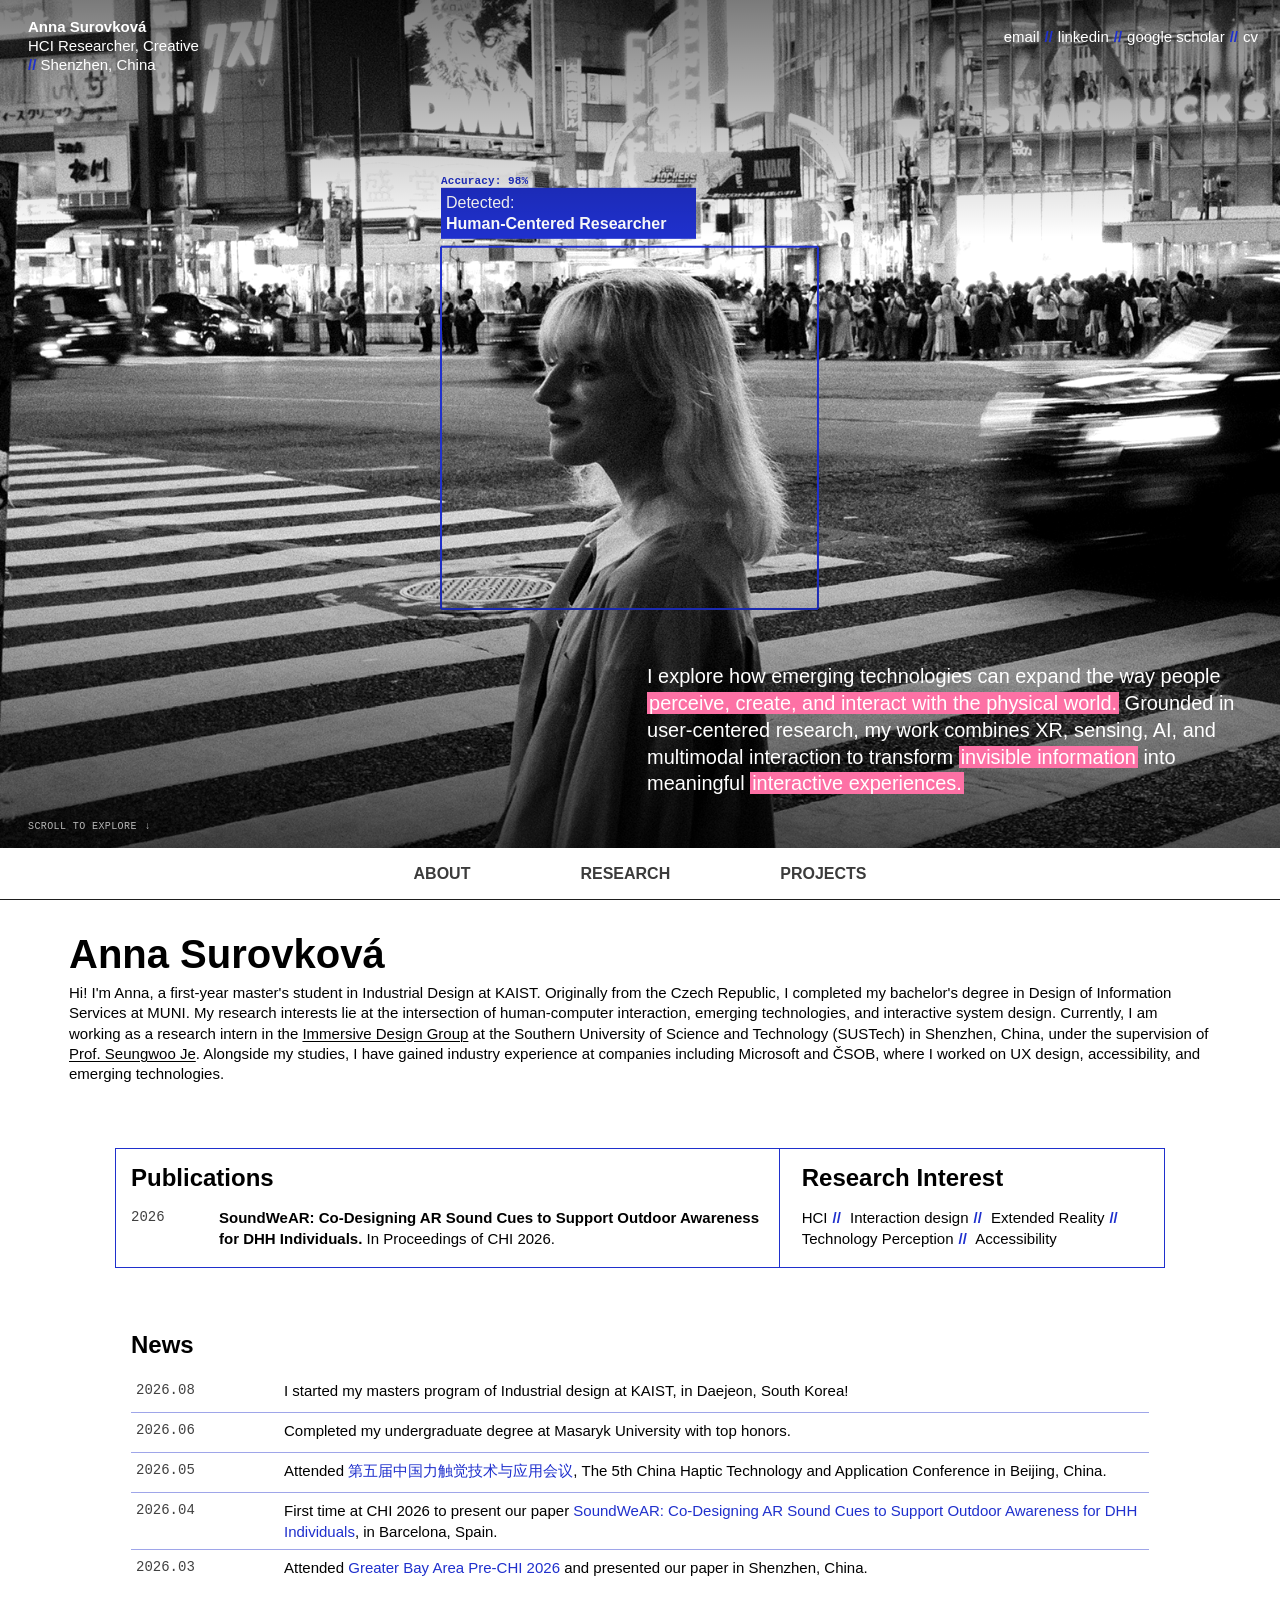
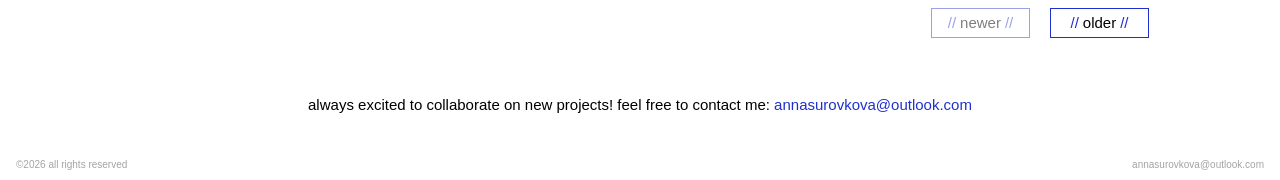
==== index.html @ d48c1009 "Add animated portfolio homepage" ====
<!doctype html>
<html lang="en">
  <head>
    <meta charset="UTF-8" />
    <meta name="viewport" content="width=device-width, initial-scale=1" />
    <meta name="description" content="Anna Surovková — Human-Centered Researcher" />
    <title>Anna Surovková — Human-Centered Researcher</title>
    <link rel="preload" as="image" href="./assets/anna-hero.jpg" />
    <link rel="stylesheet" href="./homepage-hero.css" />
    <script>
      // Progressive enhancement: the readable final state is the CSS default.
      // This temporary class prevents a flash before the decoded image starts the intro.
      (() => {
        try {
          const reduceMotion = matchMedia("(prefers-reduced-motion: reduce)").matches;
          const hasPlayed = sessionStorage.getItem("anna-homepage-hero-v1") === "played";
          if (!reduceMotion && !hasPlayed) {
            document.documentElement.classList.add("hero-intro-pending");
            window.__heroIntroFallback = setTimeout(() => {
              document.documentElement.classList.remove("hero-intro-pending");
            }, 4500);
          }
        } catch (_) {
          // Storage or scripting restrictions leave the completed state visible.
        }
      })();
    </script>
  </head>
  <body>
    <homepage-hero data-session-key="anna-homepage-hero-v1">
      <section class="hero" aria-labelledby="hero-introduction">
        <div class="hero__stage">
          <div class="hero__media-plane">
            <img
              class="hero__photo"
              src="./assets/anna-hero.jpg"
              alt="Anna Surovková standing at a city crossing at night"
              fetchpriority="high"
            />

            <div class="hero__detection" aria-label="Anna detected as a Human-Centered Researcher with 98 percent accuracy">
              <svg class="hero__detection-frame" viewBox="0 0 100 100" preserveAspectRatio="none" aria-hidden="true">
                <path pathLength="1" d="M 0 0 H 50" />
                <path pathLength="1" d="M 0 0 V 50" />
                <path pathLength="1" d="M 100 0 H 50" />
                <path pathLength="1" d="M 100 0 V 50" />
                <path pathLength="1" d="M 0 100 H 50" />
                <path pathLength="1" d="M 0 100 V 50" />
                <path pathLength="1" d="M 100 100 H 50" />
                <path pathLength="1" d="M 100 100 V 50" />
              </svg>

              <p class="hero__accuracy">Accuracy: 98%</p>
              <p class="hero__detected-label">
                <span>Detected:</span>
                <strong>Human-Centered Researcher</strong>
              </p>
            </div>
          </div>

          <div class="hero__scan-track" aria-hidden="true">
            <span class="hero__scan-line"></span>
          </div>

          <header class="hero__header">
            <div class="hero__identity">
              <strong>Anna Surovková</strong>
              <span>HCI Researcher, Creative</span>
              <span><i>//</i> Shenzhen, China</span>
            </div>

            <nav class="hero__links" aria-label="External links">
              <a href="mailto:annasurovkova@outlook.com">email</a>
              <i>//</i>
              <a href="https://www.linkedin.com/in/annasurovkova/" target="_blank" rel="noreferrer">linkedin</a>
              <i>//</i>
              <a
                href="https://scholar.google.com/citations?view_op=list_works&amp;hl=en&amp;user=cHsy_EwAAAAJ"
                target="_blank"
                rel="noreferrer"
              >google scholar</a>
              <i>//</i>
              <span>cv</span>
            </nav>
          </header>

          <p class="hero__intro" id="hero-introduction">
            <span class="hero__intro-line">I explore how emerging technologies can expand the way people</span>
            <span class="hero__intro-line"><mark>perceive, create, and interact with the physical world.</mark> Grounded in</span>
            <span class="hero__intro-line">user-centered research, my work combines XR, sensing, AI, and</span>
            <span class="hero__intro-line">multimodal interaction to transform <mark>invisible information</mark> into</span>
            <span class="hero__intro-line">meaningful <mark>interactive experiences.</mark></span>
          </p>

          <a class="hero__scroll-cue" href="#about">
            <span>Scroll to explore</span>
            <span aria-hidden="true">↓</span>
          </a>
        </div>

        <nav class="hero__primary-nav" aria-label="Page sections">
          <a href="#about">About</a>
          <a href="#research">Research</a>
          <a href="#projects">Projects</a>
        </nav>
      </section>
    </homepage-hero>

    <main class="site-content">
      <section class="about-section" id="about" aria-labelledby="about-title">
        <h1 id="about-title">Anna Surovková</h1>
        <p>
          Hi! I'm Anna, a first-year master's student in Industrial Design at KAIST. Originally from the Czech Republic,
          I completed my bachelor's degree in Design of Information Services at MUNI. My research interests lie at the
          intersection of human-computer interaction, emerging technologies, and interactive system design. Currently,
          I am working as a research intern in the
          <a href="https://www.immersivedesignresearch.com/" target="_blank" rel="noreferrer">Immersive Design Group</a>
          at the Southern University of Science and Technology (SUSTech) in Shenzhen, China, under the supervision of
          <a href="https://www.immersivedesignresearch.com/Seungwoo" target="_blank" rel="noreferrer">Prof. Seungwoo Je</a>.
          Alongside my studies, I have gained industry experience at companies including Microsoft and ČSOB, where I
          worked on UX design, accessibility, and emerging technologies.
        </p>
      </section>

      <section class="research-card" id="research" aria-label="Publications and research interests">
        <div class="research-card__column research-card__publications" id="projects">
          <h2>Publications</h2>
          <article class="publication-item">
            <time datetime="2026">2026</time>
            <p>
              <strong>SoundWeAR: Co-Designing AR Sound Cues to Support Outdoor Awareness for DHH Individuals.</strong>
              In Proceedings of CHI 2026.
            </p>
          </article>
        </div>

        <div class="research-card__column research-card__interests">
          <h2>Research Interest</h2>
          <p>
            <span>HCI</span><i>//</i>
            <span>Interaction design</span><i>//</i>
            <span>Extended Reality</span><i>//</i>
            <span>Technology Perception</span><i>//</i>
            <span>Accessibility</span>
          </p>
        </div>
      </section>

      <section class="news-section" id="news" aria-labelledby="news-title">
        <h2 id="news-title">News</h2>
        <div class="news-list">
          <article class="news-item">
            <time datetime="2026-08">2026.08</time>
            <p>I started my masters program of Industrial design at KAIST, in Daejeon, South Korea!</p>
          </article>
          <article class="news-item">
            <time datetime="2026-06">2026.06</time>
            <p>Completed my undergraduate degree at Masaryk University with top honors.</p>
          </article>
          <article class="news-item">
            <time datetime="2026-05">2026.05</time>
            <p>
              Attended <span class="accent-text">第五届中国力触觉技术与应用会议</span>, The 5th China Haptic Technology
              and Application Conference in Beijing, China.
            </p>
          </article>
          <article class="news-item">
            <time datetime="2026-04">2026.04</time>
            <p>
              First time at CHI 2026 to present our paper
              <span class="accent-text">SoundWeAR: Co-Designing AR Sound Cues to Support Outdoor Awareness for DHH Individuals</span>,
              in Barcelona, Spain.
            </p>
          </article>
          <article class="news-item">
            <time datetime="2026-03">2026.03</time>
            <p>
              Attended <span class="accent-text">Greater Bay Area Pre-CHI 2026</span> and presented our paper in
              Shenzhen, China.
            </p>
          </article>
        </div>

        <nav class="news-pagination" aria-label="News archive navigation">
          <span class="news-pagination__control is-disabled" aria-disabled="true"><i>//</i> newer <i>//</i></span>
          <a class="news-pagination__control" href="#news"><i>//</i> older <i>//</i></a>
        </nav>
      </section>

      <p class="contact-line">
        always excited to collaborate on new projects! feel free to contact me:
        <a href="mailto:annasurovkova@outlook.com">annasurovkova@outlook.com</a>
      </p>
    </main>

    <footer class="site-footer">
      <span>©2026 all rights reserved</span>
      <a href="mailto:annasurovkova@outlook.com">annasurovkova@outlook.com</a>
    </footer>

    <script type="module" src="./homepage-hero.js"></script>
  </body>
</html>
---- homepage-hero.css ----
:root {
  --hero-blue: #1f30cd;
  --hero-pink: #fd71a5;
  --hero-nav-height: 52px;
  --hero-sans: "Helvetica Neue", "Avenir Next", Avenir, Helvetica, Arial, sans-serif;
  --hero-mono: "Roboto Mono", "SFMono-Regular", Consolas, "Liberation Mono", monospace;
  color-scheme: light;
}

* {
  box-sizing: border-box;
}

html {
  scroll-behavior: smooth;
}

body {
  margin: 0;
  background: #fff;
  color: #000;
  font-family: var(--hero-sans);
}

homepage-hero {
  display: block;
  isolation: isolate;
}

.hero {
  display: grid;
  grid-template-rows: minmax(0, 1fr) var(--hero-nav-height);
  min-height: 100svh;
  overflow: hidden;
  background: #fff;
}

.hero__stage {
  position: relative;
  min-height: 0;
  overflow: hidden;
  background: #0a0a0a;
}

.hero__stage::before,
.hero__stage::after {
  position: absolute;
  z-index: 2;
  right: 0;
  left: 0;
  content: "";
  pointer-events: none;
}

.hero__stage::before {
  top: 0;
  height: 28%;
  background: linear-gradient(180deg, rgb(0 0 0 / 52%), transparent);
}

.hero__stage::after {
  bottom: 0;
  height: 37%;
  background: linear-gradient(0deg, rgb(0 0 0 / 64%), transparent);
}

.hero__media-plane {
  position: absolute;
  z-index: 1;
  top: 56.4%;
  left: 0;
  width: 100%;
  height: 124.97vw;
  transform: translateY(-56.4%);
}

.hero__photo {
  display: block;
  width: 100%;
  height: 100%;
  object-fit: fill;
  filter: grayscale(1) contrast(1.04);
  user-select: none;
}

.hero__header {
  position: absolute;
  z-index: 6;
  top: 18px;
  right: 22px;
  left: 28px;
  display: flex;
  align-items: flex-start;
  justify-content: space-between;
  color: #fff;
  font-size: 15px;
  line-height: 1.25;
}

.hero__identity {
  display: flex;
  flex-direction: column;
}

.hero__identity strong {
  font-weight: 800;
}

.hero__identity i,
.hero__links i {
  color: var(--hero-blue);
  font-style: normal;
  font-weight: 800;
}

.hero__links {
  display: flex;
  gap: 5px;
  align-items: center;
  padding-top: 10px;
  white-space: nowrap;
}

.hero__links a,
.hero__links span {
  color: inherit;
  text-decoration: none;
}

.hero__links a:hover,
.hero__links a:focus-visible {
  text-decoration: underline;
  text-underline-offset: 3px;
}

.hero__detection {
  position: absolute;
  z-index: 4;
  top: 41.96%;
  left: 34.45%;
  width: 29.45%;
  height: 22.64%;
  color: #fff;
}

.hero__detection-frame {
  position: absolute;
  inset: 0;
  display: block;
  width: 100%;
  height: 100%;
  overflow: visible;
}

.hero__detection-frame path {
  fill: none;
  stroke: var(--hero-blue);
  stroke-width: 2;
  vector-effect: non-scaling-stroke;
}

.hero__accuracy {
  position: absolute;
  bottom: calc(100% + 60px);
  left: 0;
  margin: 0;
  color: var(--hero-blue);
  font-family: var(--hero-mono);
  font-size: 11px;
  font-weight: 600;
  line-height: 1;
  letter-spacing: 0.01em;
  white-space: nowrap;
}

.hero__accuracy::before {
  position: absolute;
  z-index: -1;
  inset: -4px -7px;
  background: radial-gradient(ellipse at 65% 50%, rgb(245 245 245 / 94%), rgb(235 235 235 / 0) 72%);
  content: "";
}

.hero__detected-label {
  position: absolute;
  bottom: calc(100% + 8px);
  left: 0;
  display: flex;
  flex-direction: column;
  justify-content: center;
  width: 255px;
  min-height: 51px;
  margin: 0;
  padding: 5px;
  background: var(--hero-blue);
  color: #fff;
  font-size: 16px;
  line-height: 1.3;
}

.hero__detected-label strong {
  font-weight: 750;
  white-space: nowrap;
}

.hero__intro {
  position: absolute;
  z-index: 5;
  right: 0;
  bottom: 51px;
  left: 50.55%;
  width: min(633px, 49.45%);
  margin: 0;
  color: #fff;
  font-size: clamp(17px, 1.56vw, 20px);
  font-weight: 500;
  line-height: 1.34;
}

.hero__intro-line {
  display: block;
  width: fit-content;
  max-width: 100%;
}

.hero__intro mark {
  padding: 0 2px;
  background-color: transparent;
  background-image: linear-gradient(var(--hero-pink), var(--hero-pink));
  background-repeat: no-repeat;
  background-position: 0 50%;
  background-size: 100% 1.12em;
  color: inherit;
  box-decoration-break: clone;
  -webkit-box-decoration-break: clone;
}

.hero__scan-track {
  position: absolute;
  z-index: 4;
  inset: 0;
  overflow: hidden;
  opacity: 0;
  pointer-events: none;
}

.hero__scan-line {
  position: absolute;
  inset: 0;
  border-bottom: 1px solid rgb(84 111 255 / 92%);
  box-shadow: 0 0 7px rgb(31 48 205 / 60%);
  transform: translateY(-100%);
}

.hero__scroll-cue {
  position: absolute;
  z-index: 6;
  bottom: 16px;
  left: 28px;
  display: flex;
  gap: 8px;
  align-items: center;
  color: rgb(255 255 255 / 70%);
  font-family: var(--hero-mono);
  font-size: 10px;
  letter-spacing: 0.04em;
  text-decoration: none;
  text-transform: uppercase;
}

.hero__primary-nav {
  position: relative;
  z-index: 7;
  display: flex;
  align-items: center;
  justify-content: center;
  gap: clamp(70px, 8.6vw, 110px);
  border-bottom: 1px solid #1e1e1e;
  background: #fff;
}

.hero__primary-nav a {
  color: #3b3b3b;
  font-size: 16px;
  font-weight: 750;
  text-decoration: none;
  text-transform: uppercase;
}

.hero__primary-nav a:hover,
.hero__primary-nav a:focus-visible {
  color: var(--hero-blue);
}

.site-content {
  width: min(100% - 48px, 1142px);
  margin: 0 auto;
  padding-top: 28px;
}

.site-content section {
  scroll-margin-top: 24px;
}

.about-section h1 {
  margin: 0 0 3px;
  font-size: clamp(34px, 3.125vw, 40px);
  font-weight: 750;
  line-height: 1.3;
}

.about-section p {
  margin: 0;
  font-size: 15px;
  font-weight: 450;
  line-height: 1.35;
}

.about-section a {
  color: inherit;
  text-decoration-thickness: 1px;
  text-underline-offset: 2px;
}

.research-card {
  display: grid;
  grid-template-columns: 1.72fr 1fr;
  min-height: 120px;
  margin: 64px 46px 0;
  border: 1px solid var(--hero-blue);
}

.research-card__column {
  padding: 14px 15px 10px;
}

.research-card__column + .research-card__column {
  border-left: 1px solid var(--hero-blue);
  padding-left: 22px;
}

.research-card h2,
.news-section h2 {
  margin: 0;
  font-size: 24px;
  font-weight: 750;
  line-height: 1.25;
}

.publication-item {
  display: grid;
  grid-template-columns: 70px 1fr;
  gap: 18px;
  align-items: start;
  margin-top: 15px;
}

.publication-item time,
.news-item time {
  color: rgb(0 0 0 / 75%);
  font-family: var(--hero-mono);
  font-size: 14px;
  line-height: 1.35;
}

.publication-item p,
.research-card__interests p {
  margin: 0;
  font-size: 15px;
  line-height: 1.35;
}

.publication-item strong {
  font-weight: 750;
}

.research-card__interests p {
  margin-top: 15px;
}

.research-card__interests i {
  margin: 0 5px;
  color: var(--hero-blue);
  font-style: normal;
  font-weight: 750;
}

.news-section {
  margin: 62px 62px 0;
}

.news-section h2 {
  margin-bottom: 13px;
}

.news-item {
  display: grid;
  grid-template-columns: 130px 1fr;
  gap: 18px;
  align-items: start;
  min-height: 40px;
  padding: 8px 5px 7px;
  border-bottom: 1px solid rgb(31 48 205 / 43%);
}

.news-item:last-child {
  border-bottom: 0;
}

.news-item p {
  margin: 0;
  font-size: 15px;
  line-height: 1.35;
}

.accent-text {
  color: var(--hero-blue);
}

.news-pagination {
  display: flex;
  justify-content: flex-end;
  gap: 20px;
  margin-top: 18px;
}

.news-pagination__control {
  display: inline-flex;
  align-items: center;
  justify-content: center;
  width: 99px;
  height: 30px;
  border: 1px solid var(--hero-blue);
  color: #000;
  font-size: 15px;
  line-height: 1;
  text-decoration: none;
}

.news-pagination__control i {
  margin: 0 4px;
  color: var(--hero-blue);
  font-style: normal;
}

.news-pagination__control.is-disabled {
  border-color: rgb(31 48 205 / 45%);
  color: rgb(0 0 0 / 50%);
}

.news-pagination__control.is-disabled i {
  color: rgb(31 48 205 / 45%);
}

.contact-line {
  margin: 57px auto 0;
  font-size: 15px;
  line-height: 1.35;
  text-align: center;
}

.contact-line a {
  color: var(--hero-blue);
  text-decoration: none;
}

.site-footer {
  display: flex;
  justify-content: space-between;
  align-items: flex-end;
  min-height: 65px;
  padding: 30px 16px 10px;
  color: rgb(0 0 0 / 36%);
  font-size: 10px;
}

.site-footer a {
  color: inherit;
  text-decoration: none;
}

/* The default state above is complete and readable. Only progressive enhancement hides it. */
.hero-intro-pending homepage-hero .hero__header,
.hero-intro-pending homepage-hero .hero__detection,
.hero-intro-pending homepage-hero .hero__intro-line,
.hero-intro-pending homepage-hero .hero__scroll-cue,
.hero-intro-pending homepage-hero .hero__primary-nav {
  opacity: 0;
}

homepage-hero.is-playing .hero__header,
homepage-hero.is-playing .hero__accuracy,
homepage-hero.is-playing .hero__detected-label,
homepage-hero.is-playing .hero__intro-line,
homepage-hero.is-playing .hero__scroll-cue,
homepage-hero.is-playing .hero__primary-nav {
  opacity: 0;
}

homepage-hero.is-playing .hero__detection-frame path {
  stroke-dasharray: 1;
  stroke-dashoffset: 1;
  animation: hero-frame-draw 460ms cubic-bezier(0.2, 0.75, 0.3, 1) 1000ms forwards;
}

homepage-hero.is-playing .hero__scan-track {
  animation: hero-scan-track 780ms ease-out 400ms both;
}

homepage-hero.is-playing .hero__scan-line {
  animation: hero-scan 780ms cubic-bezier(0.25, 0.7, 0.35, 1) 400ms both;
}

homepage-hero.is-playing .hero__accuracy,
homepage-hero.is-playing .hero__detected-label {
  animation: hero-reveal 360ms ease-out 1500ms forwards;
}

homepage-hero.is-playing .hero__intro-line {
  transform: translateY(9px);
  clip-path: inset(0 100% 0 0);
  animation: hero-line-reveal 520ms cubic-bezier(0.2, 0.75, 0.3, 1) forwards;
}

homepage-hero.is-playing .hero__intro-line:nth-child(1) { animation-delay: 2200ms; }
homepage-hero.is-playing .hero__intro-line:nth-child(2) { animation-delay: 2290ms; }
homepage-hero.is-playing .hero__intro-line:nth-child(3) { animation-delay: 2380ms; }
homepage-hero.is-playing .hero__intro-line:nth-child(4) { animation-delay: 2470ms; }
homepage-hero.is-playing .hero__intro-line:nth-child(5) { animation-delay: 2560ms; }

homepage-hero.is-playing .hero__intro mark {
  background-size: 0% 1.12em;
  animation: hero-highlight 520ms cubic-bezier(0.2, 0.75, 0.3, 1) 2460ms forwards;
}

homepage-hero.is-playing .hero__intro-line:nth-child(4) mark { animation-delay: 2660ms; }
homepage-hero.is-playing .hero__intro-line:nth-child(5) mark { animation-delay: 2760ms; }

homepage-hero.is-playing .hero__header,
homepage-hero.is-playing .hero__primary-nav,
homepage-hero.is-playing .hero__scroll-cue {
  transform: translateY(-7px);
  animation: hero-reveal 420ms ease-out 3000ms forwards;
}

homepage-hero.is-playing .hero__primary-nav,
homepage-hero.is-playing .hero__scroll-cue {
  transform: translateY(7px);
}

@keyframes hero-scan-track {
  0%, 100% { opacity: 0; }
  8%, 86% { opacity: 1; }
}

@keyframes hero-scan {
  from { transform: translateY(-100%); }
  to { transform: translateY(0); }
}

@keyframes hero-frame-draw {
  to { stroke-dashoffset: 0; }
}

@keyframes hero-reveal {
  to {
    opacity: 1;
    transform: translateY(0);
  }
}

@keyframes hero-line-reveal {
  to {
    opacity: 1;
    transform: translateY(0);
    clip-path: inset(0 0 0 0);
  }
}

@keyframes hero-highlight {
  to { background-size: 100% 1.12em; }
}

@media (max-aspect-ratio: 4 / 5) {
  .hero__media-plane {
    top: 0;
    left: 50%;
    width: auto;
    height: 100%;
    aspect-ratio: 1586 / 1982;
    transform: translateX(-44.2%);
  }
}

@media (max-width: 760px) {
  .hero__header {
    top: 15px;
    right: 16px;
    left: 16px;
    font-size: 12px;
  }

  .hero__links {
    max-width: 48%;
    flex-wrap: wrap;
    justify-content: flex-end;
    gap: 2px 4px;
    padding-top: 0;
    line-height: 1.2;
    text-align: right;
    white-space: normal;
  }

  .hero__detected-label {
    width: min(220px, 72vw);
    min-height: 46px;
    font-size: 14px;
  }

  .hero__accuracy {
    bottom: calc(100% + 58px);
    font-size: 10px;
  }

  .hero__intro {
    right: 16px;
    bottom: 54px;
    left: 16px;
    width: auto;
    font-size: clamp(15px, 4.15vw, 18px);
    line-height: 1.3;
    text-wrap: balance;
  }

  .hero__intro-line {
    width: auto;
  }

  .hero__scroll-cue {
    bottom: 15px;
    left: 16px;
  }

  .hero__primary-nav {
    gap: 0;
    justify-content: space-around;
  }

  .hero__primary-nav a {
    font-size: 13px;
  }

  .site-content {
    width: min(100% - 32px, 680px);
    padding-top: 32px;
  }

  .about-section p {
    line-height: 1.5;
  }

  .research-card {
    grid-template-columns: 1fr;
    margin: 48px 0 0;
  }

  .research-card__column {
    padding: 17px;
  }

  .research-card__column + .research-card__column {
    border-top: 1px solid var(--hero-blue);
    border-left: 0;
    padding-left: 17px;
  }

  .news-section {
    margin: 50px 0 0;
  }

  .news-item {
    grid-template-columns: 92px 1fr;
    gap: 14px;
  }

  .contact-line {
    max-width: 560px;
    margin-top: 54px;
  }
}

@media (max-width: 430px) {
  .hero__links {
    max-width: 51%;
    font-size: 9px;
  }

  .hero__detected-label {
    width: 205px;
    min-height: 43px;
    font-size: 12px;
  }

  .hero__detected-label strong {
    white-space: normal;
  }

  .hero__accuracy {
    bottom: calc(100% + 54px);
  }

  .hero__intro {
    bottom: 55px;
    font-size: 15px;
  }

  .hero__intro-line {
    display: inline;
  }

  .hero__intro-line::after {
    content: " ";
  }

  .site-content {
    width: calc(100% - 32px);
    padding-top: 28px;
  }

  .about-section h1 {
    margin-bottom: 9px;
    font-size: 34px;
    line-height: 1.1;
  }

  .about-section p {
    font-size: 14px;
  }

  .research-card {
    margin-top: 40px;
  }

  .research-card h2,
  .news-section h2 {
    font-size: 22px;
  }

  .publication-item {
    grid-template-columns: 1fr;
    gap: 5px;
    margin-top: 12px;
  }

  .research-card__interests p,
  .publication-item p {
    font-size: 14px;
  }

  .news-section {
    margin-top: 44px;
  }

  .news-item {
    grid-template-columns: 1fr;
    gap: 3px;
    padding: 11px 1px;
  }

  .news-item p {
    font-size: 14px;
    line-height: 1.45;
  }

  .news-pagination {
    gap: 10px;
  }

  .contact-line {
    margin-top: 56px;
    font-size: 14px;
  }

  .site-footer {
    align-items: flex-start;
    flex-direction: column;
    gap: 5px;
    min-height: 78px;
    padding: 32px 16px 12px;
  }
}

@media (prefers-reduced-motion: reduce) {
  html {
    scroll-behavior: auto;
  }

  .hero-intro-pending homepage-hero .hero__header,
  .hero-intro-pending homepage-hero .hero__detection,
  .hero-intro-pending homepage-hero .hero__intro-line,
  .hero-intro-pending homepage-hero .hero__scroll-cue,
  .hero-intro-pending homepage-hero .hero__primary-nav {
    opacity: 1;
  }

  homepage-hero *,
  homepage-hero *::before,
  homepage-hero *::after {
    animation-duration: 0.001ms !important;
    animation-delay: 0ms !important;
  }
}
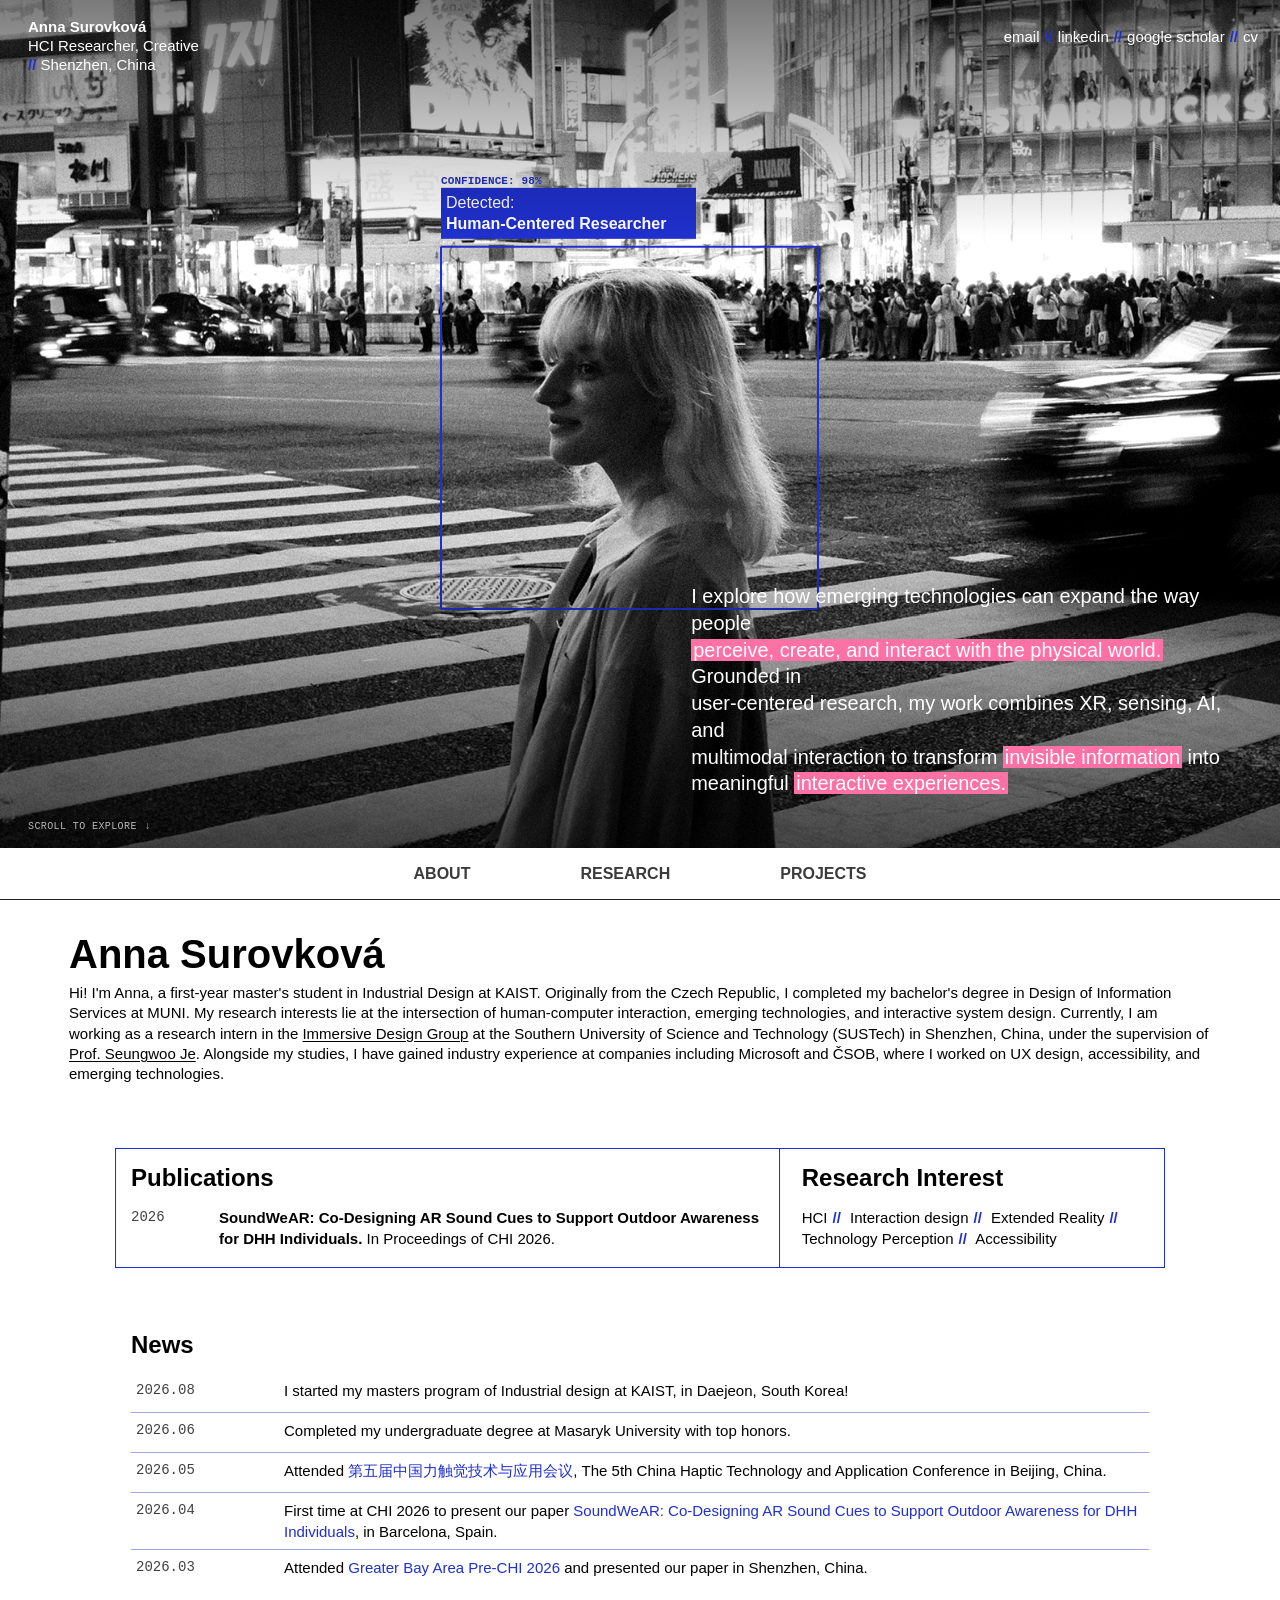
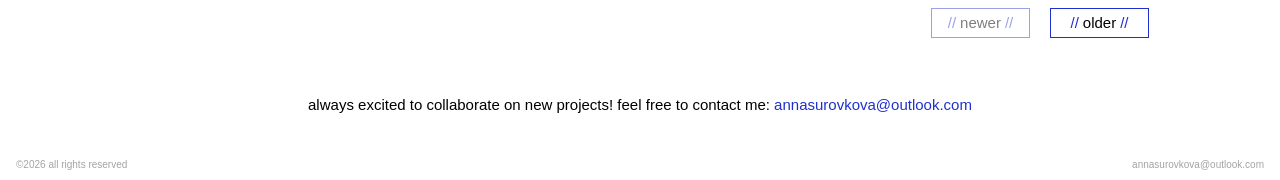
==== commit e515b096: "Improve hero detection animation" ====
--- a/index.html
+++ b/index.html
@@ -13,7 +13,8 @@
       (() => {
         try {
           const reduceMotion = matchMedia("(prefers-reduced-motion: reduce)").matches;
-          const hasPlayed = sessionStorage.getItem("anna-homepage-hero-v1") === "played";
+          const forceReplay = new URLSearchParams(location.search).get("replay") === "1";
+          const hasPlayed = !forceReplay && sessionStorage.getItem("anna-homepage-hero-v1") === "played";
           if (!reduceMotion && !hasPlayed) {
             document.documentElement.classList.add("hero-intro-pending");
             window.__heroIntroFallback = setTimeout(() => {
@@ -50,7 +51,7 @@
                 <path pathLength="1" d="M 100 100 V 50" />
               </svg>
 
-              <p class="hero__accuracy">Accuracy: 98%</p>
+              <p class="hero__accuracy" aria-hidden="true">CONFIDENCE: 98%</p>
               <p class="hero__detected-label">
                 <span>Detected:</span>
                 <strong>Human-Centered Researcher</strong>
--- a/homepage-hero.css
+++ b/homepage-hero.css
@@ -65,13 +65,14 @@
 }
 
 .hero__media-plane {
+  --hero-media-position: translateY(-56.4%);
   position: absolute;
   z-index: 1;
   top: 56.4%;
   left: 0;
   width: 100%;
   height: 124.97vw;
-  transform: translateY(-56.4%);
+  transform: var(--hero-media-position);
 }
 
 .hero__photo {
@@ -206,10 +207,10 @@
 .hero__intro {
   position: absolute;
   z-index: 5;
-  right: 0;
+  right: clamp(20px, 3vw, 48px);
   bottom: 51px;
-  left: 50.55%;
-  width: min(633px, 49.45%);
+  left: 54%;
+  width: auto;
   margin: 0;
   color: #fff;
   font-size: clamp(17px, 1.56vw, 20px);
@@ -497,23 +498,36 @@
   opacity: 0;
 }
 
+homepage-hero.is-playing .hero__media-plane {
+  animation: hero-photo-settle 1200ms cubic-bezier(0.2, 0.75, 0.3, 1) both;
+}
+
 homepage-hero.is-playing .hero__detection-frame path {
   stroke-dasharray: 1;
   stroke-dashoffset: 1;
-  animation: hero-frame-draw 460ms cubic-bezier(0.2, 0.75, 0.3, 1) 1000ms forwards;
+  animation: hero-frame-draw 500ms cubic-bezier(0.2, 0.75, 0.3, 1) 720ms forwards;
+}
+
+homepage-hero.is-playing .hero__detection-frame {
+  animation: hero-frame-pulse 420ms ease-out 2230ms both;
 }
 
 homepage-hero.is-playing .hero__scan-track {
-  animation: hero-scan-track 780ms ease-out 400ms both;
+  animation: hero-scan-track 900ms ease-out 360ms both;
 }
 
 homepage-hero.is-playing .hero__scan-line {
-  animation: hero-scan 780ms cubic-bezier(0.25, 0.7, 0.35, 1) 400ms both;
-}
-
-homepage-hero.is-playing .hero__accuracy,
+  animation: hero-scan 900ms cubic-bezier(0.25, 0.7, 0.35, 1) 360ms both;
+}
+
+homepage-hero.is-playing .hero__accuracy {
+  animation: hero-reveal 220ms ease-out 720ms forwards;
+}
+
 homepage-hero.is-playing .hero__detected-label {
-  animation: hero-reveal 360ms ease-out 1500ms forwards;
+  clip-path: inset(0 100% 0 0);
+  opacity: 1;
+  animation: hero-label-wipe 420ms cubic-bezier(0.2, 0.75, 0.3, 1) 2320ms forwards;
 }
 
 homepage-hero.is-playing .hero__intro-line {
@@ -522,25 +536,25 @@
   animation: hero-line-reveal 520ms cubic-bezier(0.2, 0.75, 0.3, 1) forwards;
 }
 
-homepage-hero.is-playing .hero__intro-line:nth-child(1) { animation-delay: 2200ms; }
-homepage-hero.is-playing .hero__intro-line:nth-child(2) { animation-delay: 2290ms; }
-homepage-hero.is-playing .hero__intro-line:nth-child(3) { animation-delay: 2380ms; }
-homepage-hero.is-playing .hero__intro-line:nth-child(4) { animation-delay: 2470ms; }
-homepage-hero.is-playing .hero__intro-line:nth-child(5) { animation-delay: 2560ms; }
+homepage-hero.is-playing .hero__intro-line:nth-child(1) { animation-delay: 2580ms; }
+homepage-hero.is-playing .hero__intro-line:nth-child(2) { animation-delay: 2660ms; }
+homepage-hero.is-playing .hero__intro-line:nth-child(3) { animation-delay: 2740ms; }
+homepage-hero.is-playing .hero__intro-line:nth-child(4) { animation-delay: 2820ms; }
+homepage-hero.is-playing .hero__intro-line:nth-child(5) { animation-delay: 2900ms; }
 
 homepage-hero.is-playing .hero__intro mark {
   background-size: 0% 1.12em;
-  animation: hero-highlight 520ms cubic-bezier(0.2, 0.75, 0.3, 1) 2460ms forwards;
-}
-
-homepage-hero.is-playing .hero__intro-line:nth-child(4) mark { animation-delay: 2660ms; }
-homepage-hero.is-playing .hero__intro-line:nth-child(5) mark { animation-delay: 2760ms; }
+  animation: hero-highlight 480ms cubic-bezier(0.2, 0.75, 0.3, 1) 2760ms forwards;
+}
+
+homepage-hero.is-playing .hero__intro-line:nth-child(4) mark { animation-delay: 2940ms; }
+homepage-hero.is-playing .hero__intro-line:nth-child(5) mark { animation-delay: 3020ms; }
 
 homepage-hero.is-playing .hero__header,
 homepage-hero.is-playing .hero__primary-nav,
 homepage-hero.is-playing .hero__scroll-cue {
   transform: translateY(-7px);
-  animation: hero-reveal 420ms ease-out 3000ms forwards;
+  animation: hero-reveal 380ms ease-out 3120ms forwards;
 }
 
 homepage-hero.is-playing .hero__primary-nav,
@@ -553,6 +567,11 @@
   8%, 86% { opacity: 1; }
 }
 
+@keyframes hero-photo-settle {
+  from { transform: var(--hero-media-position) scale(1.025); }
+  to { transform: var(--hero-media-position) scale(1); }
+}
+
 @keyframes hero-scan {
   from { transform: translateY(-100%); }
   to { transform: translateY(0); }
@@ -560,6 +579,15 @@
 
 @keyframes hero-frame-draw {
   to { stroke-dashoffset: 0; }
+}
+
+@keyframes hero-frame-pulse {
+  0%, 100% { filter: none; }
+  48% { filter: drop-shadow(0 0 3px rgb(84 111 255 / 70%)); }
+}
+
+@keyframes hero-label-wipe {
+  to { clip-path: inset(0 0 0 0); }
 }
 
 @keyframes hero-reveal {
@@ -583,12 +611,13 @@
 
 @media (max-aspect-ratio: 4 / 5) {
   .hero__media-plane {
+    --hero-media-position: translateX(-44.2%);
     top: 0;
     left: 50%;
     width: auto;
     height: 100%;
     aspect-ratio: 1586 / 1982;
-    transform: translateX(-44.2%);
+    transform: var(--hero-media-position);
   }
 }
 
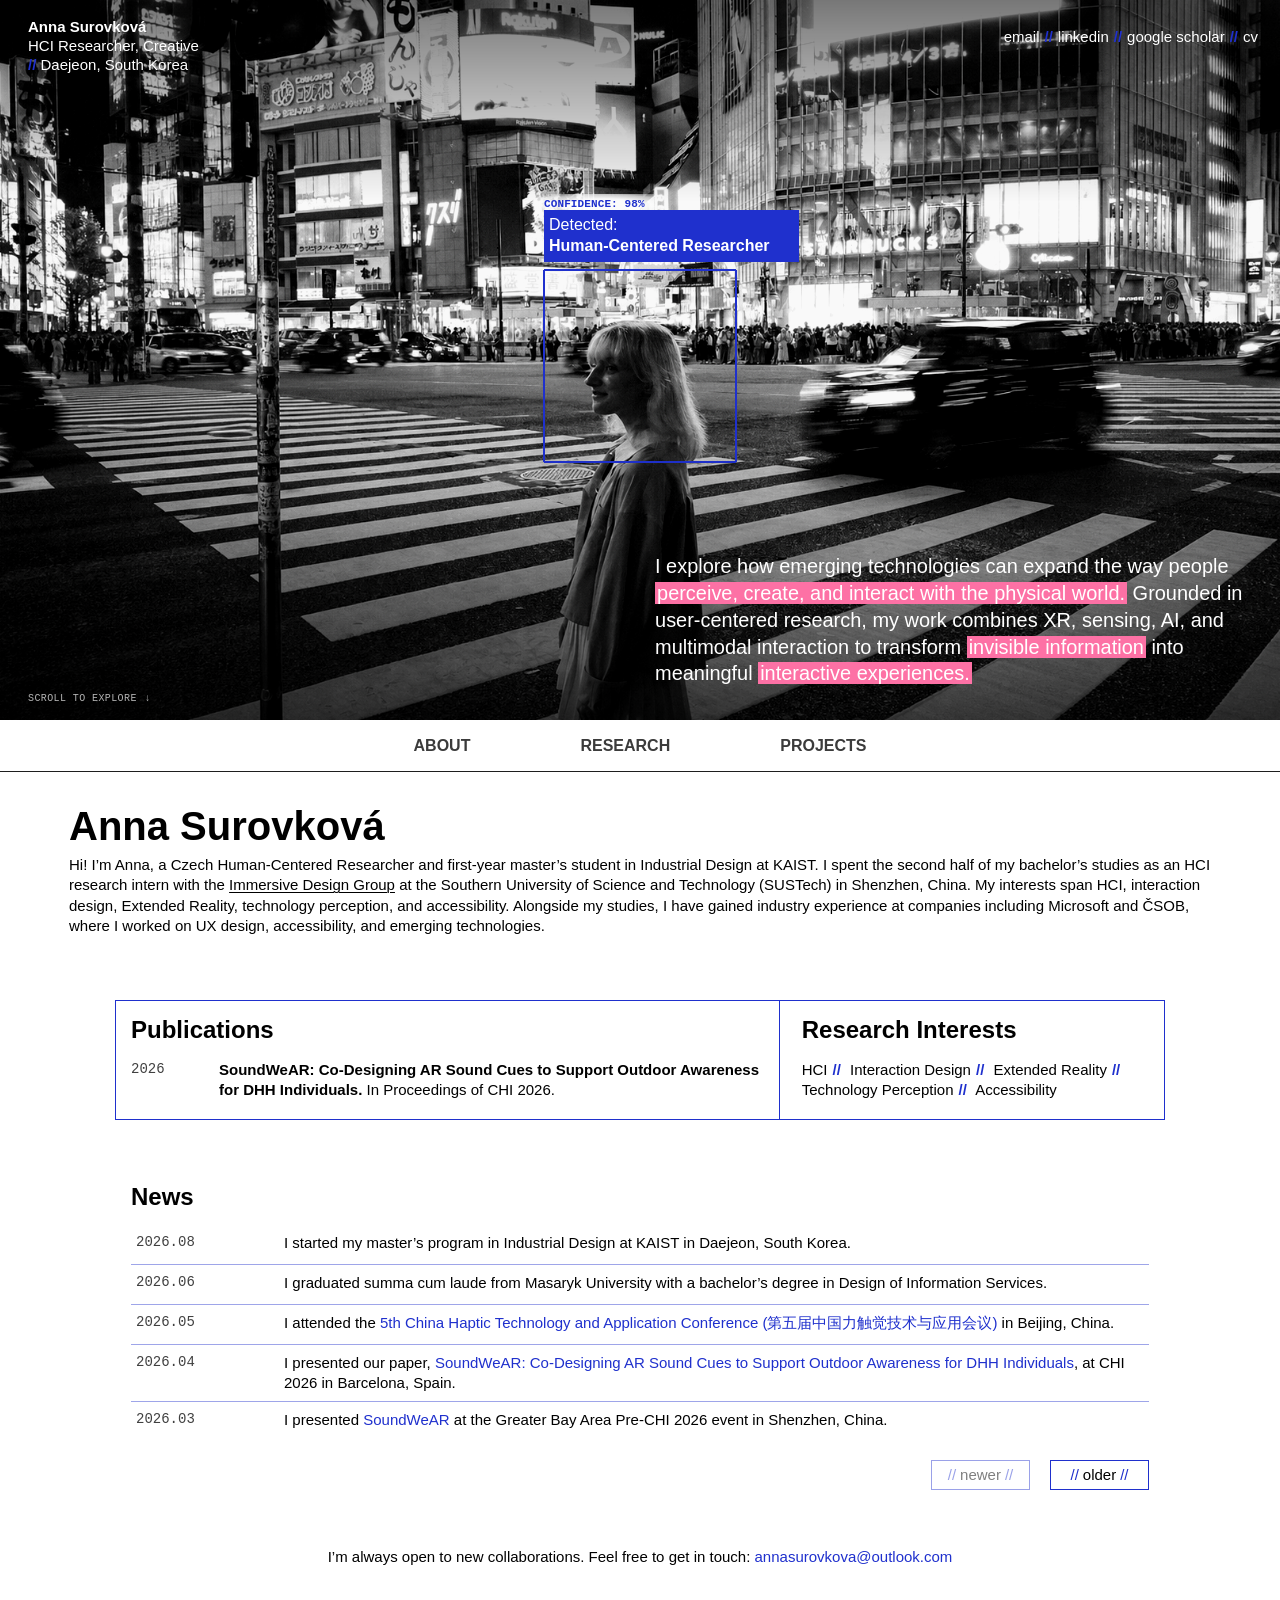
==== commit 30c5ca99: "Update portfolio design and content" ====
--- a/index.html
+++ b/index.html
@@ -5,8 +5,8 @@
     <meta name="viewport" content="width=device-width, initial-scale=1" />
     <meta name="description" content="Anna Surovková — Human-Centered Researcher" />
     <title>Anna Surovková — Human-Centered Researcher</title>
-    <link rel="preload" as="image" href="./assets/anna-hero.jpg" />
-    <link rel="stylesheet" href="./homepage-hero.css" />
+    <link rel="preload" as="image" href="./assets/anna-hero-outpaint-v2.jpg" />
+    <link rel="stylesheet" href="./homepage-hero.css?v=20260812l" />
     <script>
       // Progressive enhancement: the readable final state is the CSS default.
       // This temporary class prevents a flash before the decoded image starts the intro.
@@ -27,14 +27,14 @@
       })();
     </script>
   </head>
-  <body>
+  <body class="index-original">
     <homepage-hero data-session-key="anna-homepage-hero-v1">
       <section class="hero" aria-labelledby="hero-introduction">
         <div class="hero__stage">
           <div class="hero__media-plane">
             <img
               class="hero__photo"
-              src="./assets/anna-hero.jpg"
+              src="./assets/anna-hero-outpaint-v2.jpg"
               alt="Anna Surovková standing at a city crossing at night"
               fetchpriority="high"
             />
@@ -67,7 +67,7 @@
             <div class="hero__identity">
               <strong>Anna Surovková</strong>
               <span>HCI Researcher, Creative</span>
-              <span><i>//</i> Shenzhen, China</span>
+              <span><i>//</i> Daejeon, South Korea</span>
             </div>
 
             <nav class="hero__links" aria-label="External links">
@@ -81,7 +81,7 @@
                 rel="noreferrer"
               >google scholar</a>
               <i>//</i>
-              <span>cv</span>
+              <a href="./cv.html">cv</a>
             </nav>
           </header>
 
@@ -99,10 +99,10 @@
           </a>
         </div>
 
-        <nav class="hero__primary-nav" aria-label="Page sections">
-          <a href="#about">About</a>
-          <a href="#research">Research</a>
-          <a href="#projects">Projects</a>
+        <nav class="hero__primary-nav" aria-label="Primary navigation">
+          <a href="./about.html">About</a>
+          <a href="./research.html">Research</a>
+          <a href="./projects.html">Projects</a>
         </nav>
       </section>
     </homepage-hero>
@@ -111,20 +111,18 @@
       <section class="about-section" id="about" aria-labelledby="about-title">
         <h1 id="about-title">Anna Surovková</h1>
         <p>
-          Hi! I'm Anna, a first-year master's student in Industrial Design at KAIST. Originally from the Czech Republic,
-          I completed my bachelor's degree in Design of Information Services at MUNI. My research interests lie at the
-          intersection of human-computer interaction, emerging technologies, and interactive system design. Currently,
-          I am working as a research intern in the
+          Hi! I’m Anna, a Czech Human-Centered Researcher and first-year master’s student in Industrial Design at KAIST.
+          I spent the second half of my bachelor’s studies as an HCI research intern with the
           <a href="https://www.immersivedesignresearch.com/" target="_blank" rel="noreferrer">Immersive Design Group</a>
-          at the Southern University of Science and Technology (SUSTech) in Shenzhen, China, under the supervision of
-          <a href="https://www.immersivedesignresearch.com/Seungwoo" target="_blank" rel="noreferrer">Prof. Seungwoo Je</a>.
+          at the Southern University of Science and Technology (SUSTech) in Shenzhen, China. My interests span HCI,
+          interaction design, Extended Reality, technology perception, and accessibility.
           Alongside my studies, I have gained industry experience at companies including Microsoft and ČSOB, where I
           worked on UX design, accessibility, and emerging technologies.
         </p>
       </section>
 
       <section class="research-card" id="research" aria-label="Publications and research interests">
-        <div class="research-card__column research-card__publications" id="projects">
+        <div class="research-card__column research-card__publications" id="publications">
           <h2>Publications</h2>
           <article class="publication-item">
             <time datetime="2026">2026</time>
@@ -136,10 +134,10 @@
         </div>
 
         <div class="research-card__column research-card__interests">
-          <h2>Research Interest</h2>
+          <h2>Research Interests</h2>
           <p>
             <span>HCI</span><i>//</i>
-            <span>Interaction design</span><i>//</i>
+            <span>Interaction Design</span><i>//</i>
             <span>Extended Reality</span><i>//</i>
             <span>Technology Perception</span><i>//</i>
             <span>Accessibility</span>
@@ -147,49 +145,80 @@
         </div>
       </section>
 
-      <section class="news-section" id="news" aria-labelledby="news-title">
-        <h2 id="news-title">News</h2>
-        <div class="news-list">
-          <article class="news-item">
-            <time datetime="2026-08">2026.08</time>
-            <p>I started my masters program of Industrial design at KAIST, in Daejeon, South Korea!</p>
-          </article>
-          <article class="news-item">
-            <time datetime="2026-06">2026.06</time>
-            <p>Completed my undergraduate degree at Masaryk University with top honors.</p>
-          </article>
-          <article class="news-item">
-            <time datetime="2026-05">2026.05</time>
-            <p>
-              Attended <span class="accent-text">第五届中国力触觉技术与应用会议</span>, The 5th China Haptic Technology
-              and Application Conference in Beijing, China.
-            </p>
-          </article>
-          <article class="news-item">
-            <time datetime="2026-04">2026.04</time>
-            <p>
-              First time at CHI 2026 to present our paper
-              <span class="accent-text">SoundWeAR: Co-Designing AR Sound Cues to Support Outdoor Awareness for DHH Individuals</span>,
-              in Barcelona, Spain.
-            </p>
-          </article>
-          <article class="news-item">
-            <time datetime="2026-03">2026.03</time>
-            <p>
-              Attended <span class="accent-text">Greater Bay Area Pre-CHI 2026</span> and presented our paper in
-              Shenzhen, China.
-            </p>
-          </article>
-        </div>
-
-        <nav class="news-pagination" aria-label="News archive navigation">
-          <span class="news-pagination__control is-disabled" aria-disabled="true"><i>//</i> newer <i>//</i></span>
-          <a class="news-pagination__control" href="#news"><i>//</i> older <i>//</i></a>
-        </nav>
-      </section>
+      <news-archive>
+        <section class="news-section" id="news" aria-labelledby="news-title">
+          <h2 id="news-title">News</h2>
+          <div class="news-list" aria-live="polite">
+            <div class="news-page" data-news-page="current" aria-hidden="false">
+              <article class="news-item">
+                <time datetime="2026-08">2026.08</time>
+                <p>I started my master’s program in Industrial Design at KAIST in Daejeon, South Korea.</p>
+              </article>
+              <article class="news-item">
+                <time datetime="2026-06">2026.06</time>
+                <p>I graduated summa cum laude from Masaryk University with a bachelor’s degree in Design of Information Services.</p>
+              </article>
+              <article class="news-item">
+                <time datetime="2026-05">2026.05</time>
+                <p>
+                  I attended the <span class="accent-text">5th China Haptic Technology and Application Conference
+                  (第五届中国力触觉技术与应用会议)</span> in Beijing, China.
+                </p>
+              </article>
+              <article class="news-item">
+                <time datetime="2026-04">2026.04</time>
+                <p>
+                  I presented our paper,
+                  <span class="accent-text">SoundWeAR: Co-Designing AR Sound Cues to Support Outdoor Awareness for DHH Individuals</span>,
+                  at CHI 2026 in Barcelona, Spain.
+                </p>
+              </article>
+              <article class="news-item">
+                <time datetime="2026-03">2026.03</time>
+                <p>
+                  I presented <span class="accent-text">SoundWeAR</span> at the Greater Bay Area Pre-CHI 2026 event in Shenzhen, China.
+                </p>
+              </article>
+            </div>
+
+            <div class="news-page" data-news-page="older" aria-hidden="true" inert>
+              <article class="news-item">
+                <time datetime="2026-01">2026.01</time>
+                <p>
+                  Our paper,
+                  <span class="accent-text">SoundWeAR: Co-Designing AR Sound Cues to Support Outdoor Awareness for DHH Individuals</span>,
+                  was accepted for presentation at ACM CHI 2026.
+                </p>
+              </article>
+              <article class="news-item">
+                <time datetime="2025-08">2025.08</time>
+                <p>
+                  I attended the <span class="accent-text">Korea–China International University Exchange Design Workshop 2025.</span>
+                </p>
+              </article>
+              <article class="news-item">
+                <time datetime="2025-02">2025.02</time>
+                <p>
+                  I began my HCI research internship with the
+                  <span class="accent-text">Immersive Design Group at SUSTech</span> in Shenzhen, China.
+                </p>
+              </article>
+            </div>
+          </div>
+
+          <nav class="news-pagination" aria-label="News archive navigation">
+            <button class="news-pagination__control is-disabled" type="button" data-news-target="current" disabled>
+              <i>//</i> newer <i>//</i>
+            </button>
+            <button class="news-pagination__control" type="button" data-news-target="older">
+              <i>//</i> older <i>//</i>
+            </button>
+          </nav>
+        </section>
+      </news-archive>
 
       <p class="contact-line">
-        always excited to collaborate on new projects! feel free to contact me:
+        I’m always open to new collaborations. Feel free to get in touch:
         <a href="mailto:annasurovkova@outlook.com">annasurovkova@outlook.com</a>
       </p>
     </main>
@@ -199,6 +228,7 @@
       <a href="mailto:annasurovkova@outlook.com">annasurovkova@outlook.com</a>
     </footer>
 
-    <script type="module" src="./homepage-hero.js"></script>
+    <script type="module" src="./homepage-hero.js?v=20260812"></script>
+    <script type="module" src="./news-archive.js?v=20260812"></script>
   </body>
 </html>
--- a/homepage-hero.css
+++ b/homepage-hero.css
@@ -65,22 +65,34 @@
 }
 
 .hero__media-plane {
-  --hero-media-position: translateY(-56.4%);
+  --hero-media-position: translate3d(0, 0, 0);
   position: absolute;
   z-index: 1;
-  top: 56.4%;
-  left: 0;
-  width: 100%;
-  height: 124.97vw;
+  inset: 0;
+  overflow: hidden;
   transform: var(--hero-media-position);
+  transform-origin: center;
+}
+
+.hero__media-plane::after {
+  position: absolute;
+  z-index: 2;
+  inset: 0;
+  background-image: url("data:image/svg+xml,%3Csvg viewBox='0 0 180 180' xmlns='http://www.w3.org/2000/svg'%3E%3Cfilter id='noise'%3E%3CfeTurbulence type='fractalNoise' baseFrequency='.86' numOctaves='3' seed='13' stitchTiles='stitch'/%3E%3C/filter%3E%3Crect width='100%25' height='100%25' filter='url(%23noise)' opacity='.62'/%3E%3C/svg%3E");
+  background-size: 180px 180px;
+  content: "";
+  mix-blend-mode: soft-light;
+  opacity: 0.18;
+  pointer-events: none;
 }
 
 .hero__photo {
   display: block;
   width: 100%;
   height: 100%;
-  object-fit: fill;
-  filter: grayscale(1) contrast(1.04);
+  object-fit: cover;
+  object-position: center 44%;
+  filter: grayscale(1) contrast(1.085) brightness(0.975);
   user-select: none;
 }
 
@@ -137,11 +149,13 @@
 .hero__detection {
   position: absolute;
   z-index: 4;
-  top: 41.96%;
-  left: 34.45%;
-  width: 29.45%;
-  height: 22.64%;
+  top: 42%;
+  left: 50%;
+  width: clamp(140px, 38vw, 160px);
+  height: auto;
+  aspect-ratio: 1;
   color: #fff;
+  transform: translateX(-50%);
 }
 
 .hero__detection-frame {
@@ -177,8 +191,13 @@
 .hero__accuracy::before {
   position: absolute;
   z-index: -1;
-  inset: -4px -7px;
-  background: radial-gradient(ellipse at 65% 50%, rgb(245 245 245 / 94%), rgb(235 235 235 / 0) 72%);
+  inset: -5px -9px;
+  background: radial-gradient(
+    ellipse at 58% 50%,
+    rgb(255 255 255 / 98%) 0 38%,
+    rgb(250 250 250 / 78%) 66%,
+    rgb(245 245 245 / 0%) 100%
+  );
   content: "";
 }
 
@@ -205,23 +224,26 @@
 }
 
 .hero__intro {
+  --hero-intro-shift-x: clamp(8px, calc(8px + (100vw - 1280px) * 0.12), 100px);
   position: absolute;
   z-index: 5;
-  right: clamp(20px, 3vw, 48px);
+  right: 0;
   bottom: 51px;
-  left: 54%;
-  width: auto;
+  left: 50.55%;
+  width: min(633px, 49.45%);
   margin: 0;
   color: #fff;
   font-size: clamp(17px, 1.56vw, 20px);
   font-weight: 500;
   line-height: 1.34;
+  transform: translate(var(--hero-intro-shift-x), 18px);
 }
 
 .hero__intro-line {
   display: block;
-  width: fit-content;
-  max-width: 100%;
+  width: max-content;
+  max-width: none;
+  white-space: nowrap;
 }
 
 .hero__intro mark {
@@ -272,7 +294,8 @@
 .hero__primary-nav {
   position: relative;
   z-index: 7;
-  display: flex;
+  display: grid;
+  grid-template-columns: repeat(4, auto);
   align-items: center;
   justify-content: center;
   gap: clamp(70px, 8.6vw, 110px);
@@ -281,6 +304,7 @@
 }
 
 .hero__primary-nav a {
+  position: relative;
   color: #3b3b3b;
   font-size: 16px;
   font-weight: 750;
@@ -288,120 +312,295 @@
   text-transform: uppercase;
 }
 
+.hero__primary-nav a::after {
+  position: absolute;
+  right: 0;
+  bottom: -8px;
+  left: 0;
+  height: 1px;
+  background: currentColor;
+  content: "";
+  opacity: 0;
+  transform: scaleX(0);
+  transform-origin: left;
+  transition: opacity 180ms ease, transform 180ms ease;
+}
+
+.hero__primary-nav a[aria-current="page"] {
+  color: rgb(59 59 59 / 39%);
+}
+
 .hero__primary-nav a:hover,
 .hero__primary-nav a:focus-visible {
   color: var(--hero-blue);
 }
 
+.hero__primary-nav a:hover::after,
+.hero__primary-nav a:focus-visible::after {
+  opacity: 1;
+  transform: scaleX(1);
+}
+
 .site-content {
-  width: min(100% - 48px, 1142px);
+  width: min(100% - 130px, 1150px);
   margin: 0 auto;
-  padding-top: 28px;
+  padding: 54px 0 88px;
 }
 
 .site-content section {
   scroll-margin-top: 24px;
 }
 
-.about-section h1 {
-  margin: 0 0 3px;
-  font-size: clamp(34px, 3.125vw, 40px);
+.index-section-index,
+.index-panel-label {
+  margin: 0;
+  color: var(--hero-blue);
+  font-family: var(--hero-mono);
+  font-size: 11px;
+  font-weight: 600;
+  letter-spacing: 0.08em;
+  text-transform: uppercase;
+}
+
+.index-section-index span,
+.index-panel-label span,
+.index-text-link span,
+.index-research__statement a span {
+  font-weight: 800;
+}
+
+.index-section-heading {
+  display: grid;
+  grid-template-columns: minmax(190px, 0.6fr) minmax(0, 1.4fr);
+  align-items: end;
+  padding-bottom: 20px;
+  border-bottom: 1px solid #000;
+}
+
+.index-section-heading h1,
+.index-section-heading h2,
+.index-contact h2 {
+  margin: 0;
+  font-size: clamp(34px, 3.25vw, 42px);
   font-weight: 750;
-  line-height: 1.3;
-}
-
-.about-section p {
+  letter-spacing: -0.03em;
+  line-height: 1.05;
+}
+
+.index-profile__body {
+  display: grid;
+  grid-template-columns: minmax(0, 1.35fr) minmax(320px, 0.65fr);
+  margin-top: 24px;
+  border: 1px solid var(--hero-blue);
+}
+
+.index-profile__intro {
+  padding: 32px 36px 34px;
+}
+
+.index-profile__intro p {
+  margin: 0;
+  max-width: 710px;
+  font-size: 16px;
+  line-height: 1.48;
+}
+
+.index-profile__intro p + p {
+  margin-top: 16px;
+}
+
+.index-text-link {
+  display: inline-block;
+  margin-top: 28px;
+  border-bottom: 1px solid transparent;
+  color: var(--hero-blue);
+  font-size: 14px;
+  font-weight: 650;
+  text-decoration: none;
+  transition: border-color 180ms ease;
+}
+
+.index-text-link:hover,
+.index-text-link:focus-visible {
+  border-color: currentColor;
+}
+
+.index-profile__facts {
+  display: grid;
+  margin: 0;
+  border-left: 1px solid var(--hero-blue);
+}
+
+.index-profile__facts div {
+  display: flex;
+  flex-direction: column;
+  justify-content: center;
+  padding: 22px 28px;
+}
+
+.index-profile__facts div + div {
+  border-top: 1px solid rgb(31 48 205 / 42%);
+}
+
+.index-profile__facts dt {
+  margin-bottom: 7px;
+  color: var(--hero-blue);
+  font-family: var(--hero-mono);
+  font-size: 10px;
+  font-weight: 600;
+  letter-spacing: 0.08em;
+  text-transform: uppercase;
+}
+
+.index-profile__facts dd {
   margin: 0;
   font-size: 15px;
-  font-weight: 450;
-  line-height: 1.35;
-}
-
-.about-section a {
-  color: inherit;
-  text-decoration-thickness: 1px;
-  text-underline-offset: 2px;
+  font-weight: 700;
+  line-height: 1.3;
+}
+
+.index-research,
+.news-section,
+.index-contact {
+  margin-top: 84px;
+}
+
+.index-research__statement {
+  display: grid;
+  grid-template-columns: minmax(0, 1fr) auto;
+  align-items: end;
+  gap: 30px;
+  margin-top: 24px;
+  background: var(--hero-blue);
+  padding: 30px 34px;
+  color: #fff;
+}
+
+.index-research__statement p {
+  max-width: 810px;
+  margin: 0;
+  font-size: clamp(19px, 2vw, 25px);
+  font-weight: 650;
+  line-height: 1.28;
+}
+
+.index-research__statement a {
+  border-bottom: 1px solid rgb(255 255 255 / 70%);
+  color: #fff;
+  font-size: 13px;
+  font-weight: 650;
+  text-decoration: none;
+  white-space: nowrap;
 }
 
 .research-card {
   display: grid;
-  grid-template-columns: 1.72fr 1fr;
-  min-height: 120px;
-  margin: 64px 46px 0;
+  grid-template-columns: minmax(0, 1.3fr) minmax(300px, 0.7fr);
+  min-height: 230px;
+  margin-top: 14px;
   border: 1px solid var(--hero-blue);
 }
 
 .research-card__column {
-  padding: 14px 15px 10px;
+  padding: 27px 30px 30px;
 }
 
 .research-card__column + .research-card__column {
   border-left: 1px solid var(--hero-blue);
-  padding-left: 22px;
-}
-
-.research-card h2,
-.news-section h2 {
-  margin: 0;
-  font-size: 24px;
-  font-weight: 750;
-  line-height: 1.25;
 }
 
 .publication-item {
-  display: grid;
-  grid-template-columns: 70px 1fr;
-  gap: 18px;
-  align-items: start;
-  margin-top: 15px;
+  margin-top: 46px;
 }
 
 .publication-item time,
 .news-item time {
-  color: rgb(0 0 0 / 75%);
+  color: var(--hero-blue);
   font-family: var(--hero-mono);
-  font-size: 14px;
+  font-size: 11px;
+  font-weight: 600;
+  letter-spacing: 0.05em;
   line-height: 1.35;
-}
-
-.publication-item p,
-.research-card__interests p {
-  margin: 0;
-  font-size: 15px;
-  line-height: 1.35;
+  text-transform: uppercase;
+}
+
+.publication-item p {
+  max-width: 680px;
+  margin: 11px 0 0;
+  font-size: clamp(20px, 2.1vw, 27px);
+  letter-spacing: -0.018em;
+  line-height: 1.18;
 }
 
 .publication-item strong {
   font-weight: 750;
 }
 
-.research-card__interests p {
-  margin-top: 15px;
-}
-
-.research-card__interests i {
-  margin: 0 5px;
+.research-card__interests ul {
+  display: flex;
+  flex-wrap: wrap;
+  gap: 9px 0;
+  margin: 48px 0 0;
+  padding: 0;
+  list-style: none;
+}
+
+.research-card__interests li {
+  font-size: 15px;
+  font-weight: 650;
+  line-height: 1.35;
+}
+
+.research-card__interests li:not(:last-child)::after {
+  margin: 0 8px;
   color: var(--hero-blue);
-  font-style: normal;
-  font-weight: 750;
+  content: "//";
+  font-weight: 800;
 }
 
 .news-section {
-  margin: 62px 62px 0;
-}
-
-.news-section h2 {
-  margin-bottom: 13px;
+  margin-right: 0;
+  margin-left: 0;
+}
+
+.index-section-heading--with-note {
+  grid-template-columns: minmax(190px, 0.6fr) minmax(230px, 0.7fr) minmax(0, 0.7fr);
+  gap: 20px;
+}
+
+.index-section-heading--with-note > p:last-child {
+  margin: 0;
+  max-width: 360px;
+  font-size: 14px;
+  line-height: 1.42;
+}
+
+.news-shell {
+  margin-top: 24px;
+  border: 1px solid var(--hero-blue);
+}
+
+.news-list {
+  display: grid;
+}
+
+.news-page {
+  grid-area: 1 / 1;
+}
+
+.news-page[aria-hidden="true"] {
+  visibility: hidden;
+  pointer-events: none;
 }
 
 .news-item {
   display: grid;
-  grid-template-columns: 130px 1fr;
-  gap: 18px;
+  grid-template-columns: 118px 1fr;
+  gap: 24px;
   align-items: start;
-  min-height: 40px;
-  padding: 8px 5px 7px;
-  border-bottom: 1px solid rgb(31 48 205 / 43%);
+  min-height: 58px;
+  padding: 16px 20px;
+  border-bottom: 1px solid rgb(31 48 205 / 38%);
 }
 
 .news-item:last-child {
@@ -410,8 +609,8 @@
 
 .news-item p {
   margin: 0;
-  font-size: 15px;
-  line-height: 1.35;
+  font-size: 16px;
+  line-height: 1.42;
 }
 
 .accent-text {
@@ -421,21 +620,29 @@
 .news-pagination {
   display: flex;
   justify-content: flex-end;
-  gap: 20px;
-  margin-top: 18px;
+  gap: 12px;
+  padding: 14px 18px;
+  border-top: 1px solid var(--hero-blue);
 }
 
 .news-pagination__control {
   display: inline-flex;
   align-items: center;
   justify-content: center;
-  width: 99px;
-  height: 30px;
+  width: 112px;
+  height: 38px;
   border: 1px solid var(--hero-blue);
   color: #000;
-  font-size: 15px;
+  font-size: 14px;
   line-height: 1;
   text-decoration: none;
+}
+
+button.news-pagination__control {
+  background: #fff;
+  cursor: pointer;
+  font: inherit;
+  transition: background-color 180ms ease, color 180ms ease;
 }
 
 .news-pagination__control i {
@@ -447,22 +654,58 @@
 .news-pagination__control.is-disabled {
   border-color: rgb(31 48 205 / 45%);
   color: rgb(0 0 0 / 50%);
+  cursor: default;
 }
 
 .news-pagination__control.is-disabled i {
   color: rgb(31 48 205 / 45%);
 }
 
-.contact-line {
-  margin: 57px auto 0;
+.news-pagination__control:not(.is-disabled):hover,
+.news-pagination__control:not(.is-disabled):focus-visible {
+  background: var(--hero-blue);
+  color: #fff;
+}
+
+.news-pagination__control:not(.is-disabled):hover i,
+.news-pagination__control:not(.is-disabled):focus-visible i {
+  color: #fff;
+}
+
+.index-contact {
+  display: grid;
+  grid-template-columns: minmax(0, 1.25fr) minmax(310px, 0.75fr);
+  gap: 50px;
+  align-items: end;
+  background: var(--hero-blue);
+  padding: 34px 38px 38px;
+  color: #fff;
+}
+
+.index-contact .index-section-index {
+  margin-bottom: 34px;
+  color: #fff;
+}
+
+.index-contact h2 {
+  max-width: 690px;
+}
+
+.index-contact > a {
+  display: flex;
+  align-items: center;
+  justify-content: space-between;
+  gap: 18px;
+  border-bottom: 1px solid rgb(255 255 255 / 72%);
+  padding-bottom: 9px;
+  color: #fff;
   font-size: 15px;
-  line-height: 1.35;
-  text-align: center;
-}
-
-.contact-line a {
-  color: var(--hero-blue);
+  font-weight: 650;
   text-decoration: none;
+}
+
+.index-contact > a span {
+  font-size: 20px;
 }
 
 .site-footer {
@@ -480,6 +723,187 @@
   text-decoration: none;
 }
 
+/* Original Index layout, intentionally retained as the homepage presentation. */
+.index-original .hero__primary-nav {
+  display: flex;
+  grid-template-columns: none;
+  justify-content: center;
+  gap: clamp(70px, 8.6vw, 110px);
+}
+
+.index-original .hero__primary-nav a::after {
+  display: none;
+}
+
+.index-original .site-content {
+  width: min(100% - 48px, 1142px);
+  margin: 0 auto;
+  padding: 28px 0 0;
+}
+
+.index-original .about-section h1 {
+  margin: 0 0 3px;
+  font-size: clamp(34px, 3.125vw, 40px);
+  font-weight: 750;
+  line-height: 1.3;
+}
+
+.index-original .about-section p {
+  margin: 0;
+  font-size: 15px;
+  font-weight: 450;
+  line-height: 1.35;
+}
+
+.index-original .about-section a {
+  color: inherit;
+  text-decoration-thickness: 1px;
+  text-underline-offset: 2px;
+}
+
+.index-original .research-card {
+  display: grid;
+  grid-template-columns: 1.72fr 1fr;
+  min-height: 120px;
+  margin: 64px 46px 0;
+  border: 1px solid var(--hero-blue);
+}
+
+.index-original .research-card__column {
+  padding: 14px 15px 10px;
+}
+
+.index-original .research-card__column + .research-card__column {
+  border-top: 0;
+  border-left: 1px solid var(--hero-blue);
+  padding: 14px 15px 10px 22px;
+}
+
+.index-original .research-card h2,
+.index-original .news-section h2 {
+  margin: 0;
+  font-size: 24px;
+  font-weight: 750;
+  line-height: 1.25;
+}
+
+.index-original .publication-item {
+  display: grid;
+  grid-template-columns: 70px 1fr;
+  gap: 18px;
+  align-items: start;
+  margin-top: 15px;
+}
+
+.index-original .publication-item time,
+.index-original .news-item time {
+  color: rgb(0 0 0 / 75%);
+  font-family: var(--hero-mono);
+  font-size: 14px;
+  font-weight: 400;
+  letter-spacing: normal;
+  line-height: 1.35;
+  text-transform: none;
+}
+
+.index-original .publication-item p,
+.index-original .research-card__interests p {
+  max-width: none;
+  margin: 0;
+  font-size: 15px;
+  letter-spacing: normal;
+  line-height: 1.35;
+}
+
+.index-original .publication-item strong {
+  font-weight: 750;
+}
+
+.index-original .research-card__interests p {
+  margin-top: 15px;
+}
+
+.index-original .research-card__interests i {
+  margin: 0 5px;
+  color: var(--hero-blue);
+  font-style: normal;
+  font-weight: 750;
+}
+
+.index-original .news-section {
+  margin: 62px 62px 0;
+}
+
+.index-original .news-section h2 {
+  margin-bottom: 13px;
+}
+
+.index-original .news-list {
+  display: grid;
+}
+
+.index-original .news-page {
+  grid-area: 1 / 1;
+}
+
+.index-original .news-item {
+  display: grid;
+  grid-template-columns: 130px 1fr;
+  gap: 18px;
+  align-items: start;
+  min-height: 40px;
+  padding: 8px 5px 7px;
+  border-bottom: 1px solid rgb(31 48 205 / 43%);
+}
+
+.index-original .news-item:last-child {
+  border-bottom: 0;
+}
+
+.index-original .news-item p {
+  margin: 0;
+  font-size: 15px;
+  line-height: 1.35;
+}
+
+.index-original .news-pagination {
+  display: flex;
+  justify-content: flex-end;
+  gap: 20px;
+  margin-top: 18px;
+  padding: 0;
+  border-top: 0;
+}
+
+.index-original .news-pagination__control {
+  width: 99px;
+  height: 30px;
+  font-size: 15px;
+}
+
+.index-original .news-pagination__control:not(.is-disabled):hover,
+.index-original .news-pagination__control:not(.is-disabled):focus-visible {
+  background: #fff;
+  color: #000;
+}
+
+.index-original .news-pagination__control:not(.is-disabled):hover i,
+.index-original .news-pagination__control:not(.is-disabled):focus-visible i {
+  color: var(--hero-blue);
+}
+
+.index-original .contact-line {
+  margin: 57px auto 0;
+  font-size: 15px;
+  line-height: 1.35;
+  text-align: center;
+}
+
+.index-original .contact-line a {
+  color: var(--hero-blue);
+  text-decoration: none;
+}
+
 /* The default state above is complete and readable. Only progressive enhancement hides it. */
 .hero-intro-pending homepage-hero .hero__header,
 .hero-intro-pending homepage-hero .hero__detection,
@@ -609,15 +1033,73 @@
   to { background-size: 100% 1.12em; }
 }
 
-@media (max-aspect-ratio: 4 / 5) {
-  .hero__media-plane {
-    --hero-media-position: translateX(-44.2%);
-    top: 0;
+@media (min-width: 761px) {
+  .hero {
+    min-height: 0;
+  }
+
+  .hero__stage {
+    height: clamp(580px, 84svh, 720px);
+  }
+
+  .hero__detection {
+    top: 37.5%;
+    width: clamp(170px, 15vw, 210px);
+  }
+}
+
+@media (min-width: 901px) {
+  .hero__photo {
+    transform: scale(1.035) translateX(1.35%);
+  }
+}
+
+@media (min-width: 761px) and (max-width: 900px) {
+  .hero__intro {
+    right: 24px;
     left: 50%;
     width: auto;
-    height: 100%;
-    aspect-ratio: 1586 / 1982;
-    transform: var(--hero-media-position);
+    transform: none;
+  }
+
+  .hero__intro-line {
+    width: auto;
+    max-width: 100%;
+    white-space: normal;
+  }
+
+  .index-profile__body,
+  .research-card,
+  .index-contact {
+    grid-template-columns: 1fr;
+  }
+
+  .index-profile__facts {
+    grid-template-columns: repeat(3, minmax(0, 1fr));
+    border-top: 1px solid var(--hero-blue);
+    border-left: 0;
+  }
+
+  .index-profile__facts div + div {
+    border-top: 0;
+    border-left: 1px solid rgb(31 48 205 / 42%);
+  }
+
+  .research-card__column + .research-card__column {
+    border-top: 1px solid var(--hero-blue);
+    border-left: 0;
+  }
+
+  .index-section-heading--with-note {
+    grid-template-columns: minmax(190px, 0.6fr) minmax(0, 1.4fr);
+  }
+
+  .index-section-heading--with-note > p:last-child {
+    grid-column: 2;
+  }
+
+  .index-contact > a {
+    max-width: 470px;
   }
 }
 
@@ -659,10 +1141,13 @@
     font-size: clamp(15px, 4.15vw, 18px);
     line-height: 1.3;
     text-wrap: balance;
+    transform: none;
   }
 
   .hero__intro-line {
     width: auto;
+    max-width: 100%;
+    white-space: normal;
   }
 
   .hero__scroll-cue {
@@ -672,7 +1157,9 @@
 
   .hero__primary-nav {
     gap: 0;
-    justify-content: space-around;
+    grid-template-columns: repeat(4, 1fr);
+    justify-content: stretch;
+    text-align: center;
   }
 
   .hero__primary-nav a {
@@ -681,30 +1168,81 @@
 
   .site-content {
     width: min(100% - 32px, 680px);
-    padding-top: 32px;
-  }
-
-  .about-section p {
-    line-height: 1.5;
-  }
-
-  .research-card {
+    padding: 48px 0 64px;
+  }
+
+  .index-section-heading,
+  .index-section-heading--with-note {
     grid-template-columns: 1fr;
-    margin: 48px 0 0;
+    gap: 10px;
+  }
+
+  .index-section-heading--with-note > p:last-child {
+    grid-column: auto;
+    margin-top: 8px;
+  }
+
+  .index-profile__body,
+  .research-card,
+  .index-contact {
+    grid-template-columns: 1fr;
+  }
+
+  .index-profile__intro {
+    padding: 26px 24px 28px;
+  }
+
+  .index-profile__intro p {
+    font-size: 15px;
+  }
+
+  .index-profile__facts {
+    grid-template-columns: repeat(3, minmax(0, 1fr));
+    border-top: 1px solid var(--hero-blue);
+    border-left: 0;
+  }
+
+  .index-profile__facts div {
+    padding: 18px 16px;
+  }
+
+  .index-profile__facts div + div {
+    border-top: 0;
+    border-left: 1px solid rgb(31 48 205 / 42%);
+  }
+
+  .index-research,
+  .news-section,
+  .index-contact {
+    margin-top: 58px;
+  }
+
+  .index-research__statement {
+    grid-template-columns: 1fr;
+    align-items: start;
+    padding: 26px 24px;
+  }
+
+  .index-research__statement a {
+    justify-self: start;
   }
 
   .research-card__column {
-    padding: 17px;
+    padding: 24px;
   }
 
   .research-card__column + .research-card__column {
     border-top: 1px solid var(--hero-blue);
     border-left: 0;
-    padding-left: 17px;
-  }
-
-  .news-section {
-    margin: 50px 0 0;
+  }
+
+  .publication-item,
+  .research-card__interests ul {
+    margin-top: 30px;
+  }
+
+  .news-shell {
+    margin-top: 20px;
   }
 
   .news-item {
@@ -712,13 +1250,17 @@
     gap: 14px;
   }
 
-  .contact-line {
-    max-width: 560px;
-    margin-top: 54px;
+  .index-contact {
+    gap: 34px;
+    padding: 30px 26px 32px;
   }
 }
 
 @media (max-width: 430px) {
+  .hero__primary-nav a {
+    font-size: 10px;
+  }
+
   .hero__links {
     max-width: 51%;
     font-size: 9px;
@@ -753,47 +1295,49 @@
 
   .site-content {
     width: calc(100% - 32px);
-    padding-top: 28px;
-  }
-
-  .about-section h1 {
-    margin-bottom: 9px;
+    padding: 40px 0 56px;
+  }
+
+  .index-section-heading h1,
+  .index-section-heading h2,
+  .index-contact h2 {
     font-size: 34px;
-    line-height: 1.1;
-  }
-
-  .about-section p {
+  }
+
+  .index-profile__intro {
+    padding: 22px 20px 24px;
+  }
+
+  .index-profile__intro p {
     font-size: 14px;
   }
 
-  .research-card {
-    margin-top: 40px;
-  }
-
-  .research-card h2,
-  .news-section h2 {
-    font-size: 22px;
-  }
-
-  .publication-item {
+  .index-profile__facts {
     grid-template-columns: 1fr;
-    gap: 5px;
-    margin-top: 12px;
-  }
-
-  .research-card__interests p,
+  }
+
+  .index-profile__facts div {
+    padding: 16px 20px;
+  }
+
+  .index-profile__facts div + div {
+    border-top: 1px solid rgb(31 48 205 / 42%);
+    border-left: 0;
+  }
+
+  .index-research__statement p,
   .publication-item p {
+    font-size: 20px;
+  }
+
+  .research-card__interests li {
     font-size: 14px;
-  }
-
-  .news-section {
-    margin-top: 44px;
   }
 
   .news-item {
     grid-template-columns: 1fr;
     gap: 3px;
-    padding: 11px 1px;
+    padding: 14px 16px;
   }
 
   .news-item p {
@@ -805,9 +1349,16 @@
     gap: 10px;
   }
 
-  .contact-line {
-    margin-top: 56px;
-    font-size: 14px;
+  .index-contact {
+    padding: 26px 22px 28px;
+  }
+
+  .index-contact .index-section-index {
+    margin-bottom: 28px;
+  }
+
+  .index-contact > a {
+    font-size: 13px;
   }
 
   .site-footer {
@@ -819,6 +1370,122 @@
   }
 }
 
+@media (max-width: 760px) {
+  .index-original .hero__primary-nav {
+    display: flex;
+    grid-template-columns: none;
+    justify-content: space-around;
+    gap: 0;
+  }
+
+  .index-original .hero__primary-nav a {
+    font-size: 13px;
+  }
+
+  .index-original .site-content {
+    width: min(100% - 32px, 680px);
+    padding: 32px 0 0;
+  }
+
+  .index-original .about-section p {
+    line-height: 1.5;
+  }
+
+  .index-original .research-card {
+    grid-template-columns: 1fr;
+    margin: 48px 0 0;
+  }
+
+  .index-original .research-card__column {
+    padding: 17px;
+  }
+
+  .index-original .research-card__column + .research-card__column {
+    border-top: 1px solid var(--hero-blue);
+    border-left: 0;
+    padding: 17px;
+  }
+
+  .index-original .news-section {
+    margin: 50px 0 0;
+  }
+
+  .index-original .news-item {
+    grid-template-columns: 92px 1fr;
+    gap: 14px;
+  }
+
+  .index-original .contact-line {
+    max-width: 560px;
+    margin-top: 54px;
+  }
+}
+
+@media (max-width: 430px) {
+  .index-original .hero__primary-nav a {
+    font-size: 13px;
+  }
+
+  .index-original .site-content {
+    width: calc(100% - 32px);
+    padding: 28px 0 0;
+  }
+
+  .index-original .about-section h1 {
+    margin-bottom: 9px;
+    font-size: 34px;
+    line-height: 1.1;
+  }
+
+  .index-original .about-section p {
+    font-size: 14px;
+  }
+
+  .index-original .research-card {
+    margin-top: 40px;
+  }
+
+  .index-original .research-card h2,
+  .index-original .news-section h2 {
+    font-size: 22px;
+  }
+
+  .index-original .publication-item {
+    grid-template-columns: 1fr;
+    gap: 5px;
+    margin-top: 12px;
+  }
+
+  .index-original .research-card__interests p,
+  .index-original .publication-item p {
+    font-size: 14px;
+  }
+
+  .index-original .news-section {
+    margin-top: 44px;
+  }
+
+  .index-original .news-item {
+    grid-template-columns: 1fr;
+    gap: 3px;
+    padding: 11px 1px;
+  }
+
+  .index-original .news-item p {
+    font-size: 14px;
+    line-height: 1.45;
+  }
+
+  .index-original .news-pagination {
+    gap: 10px;
+  }
+
+  .index-original .contact-line {
+    margin-top: 56px;
+    font-size: 14px;
+  }
+}
+
 @media (prefers-reduced-motion: reduce) {
   html {
     scroll-behavior: auto;
@@ -838,4 +1505,10 @@
     animation-duration: 0.001ms !important;
     animation-delay: 0ms !important;
   }
-}
+
+  .hero__primary-nav a::after,
+  .index-text-link,
+  button.news-pagination__control {
+    transition: none;
+  }
+}
